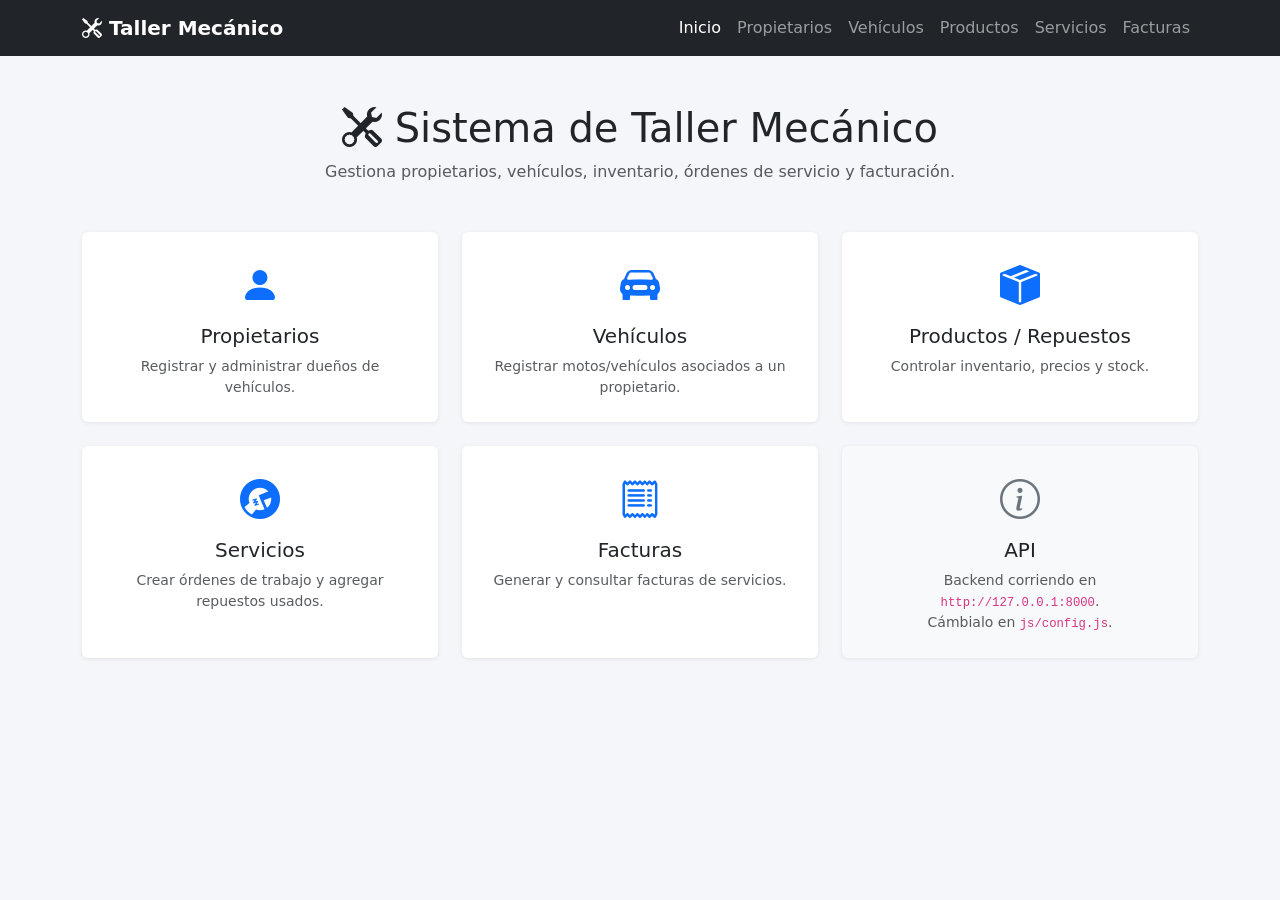
==== frontend/index.html @ 8ddf0c0a "frontend sin finalizar" ====
<!DOCTYPE html>
<html lang="es">
<head>
  <meta charset="UTF-8" />
  <meta name="viewport" content="width=device-width, initial-scale=1.0" />
  <title>Taller Mecánico - Inicio</title>

  <!-- Bootstrap CSS (CDN) -->
  <link
    href="https://cdn.jsdelivr.net/npm/bootstrap@5.3.3/dist/css/bootstrap.min.css"
    rel="stylesheet"
  />
  <!-- Bootstrap Icons (CDN) -->
  <link
    rel="stylesheet"
    href="https://cdn.jsdelivr.net/npm/bootstrap-icons@1.11.3/font/bootstrap-icons.css"
  />
  <link rel="stylesheet" href="css/style.css" />
</head>
<body>

  <!-- ===================== NAVBAR ===================== -->
  <nav class="navbar navbar-expand-lg navbar-dark bg-dark">
    <div class="container">
      <a class="navbar-brand" href="index.html"><i class="bi bi-tools"></i> Taller Mecánico</a>
      <button class="navbar-toggler" type="button" data-bs-toggle="collapse" data-bs-target="#nav">
        <span class="navbar-toggler-icon"></span>
      </button>
      <div class="collapse navbar-collapse" id="nav">
        <ul class="navbar-nav ms-auto">
          <li class="nav-item"><a class="nav-link active" href="index.html">Inicio</a></li>
          <li class="nav-item"><a class="nav-link" href="propietarios.html">Propietarios</a></li>
          <li class="nav-item"><a class="nav-link" href="vehiculos.html">Vehículos</a></li>
          <li class="nav-item"><a class="nav-link" href="productos.html">Productos</a></li>
          <li class="nav-item"><a class="nav-link" href="servicios.html">Servicios</a></li>
          <li class="nav-item"><a class="nav-link" href="facturas.html">Facturas</a></li>
        </ul>
      </div>
    </div>
  </nav>

  <div id="alertas"></div>

  <!-- ===================== CONTENIDO ===================== -->
  <div class="container py-5">
    <div class="text-center mb-5">
      <h1><i class="bi bi-tools"></i> Sistema de Taller Mecánico</h1>
      <p class="text-muted">Gestiona propietarios, vehículos, inventario, órdenes de servicio y facturación.</p>
    </div>

    <div class="row g-4">

      <div class="col-md-4">
        <a href="propietarios.html" class="text-decoration-none text-dark">
          <div class="card p-4 text-center h-100">
            <i class="bi bi-person-fill fs-1 text-primary mb-2"></i>
            <h5>Propietarios</h5>
            <p class="text-muted small mb-0">Registrar y administrar dueños de vehículos.</p>
          </div>
        </a>
      </div>

      <div class="col-md-4">
        <a href="vehiculos.html" class="text-decoration-none text-dark">
          <div class="card p-4 text-center h-100">
            <i class="bi bi-car-front-fill fs-1 text-primary mb-2"></i>
            <h5>Vehículos</h5>
            <p class="text-muted small mb-0">Registrar motos/vehículos asociados a un propietario.</p>
          </div>
        </a>
      </div>

      <div class="col-md-4">
        <a href="productos.html" class="text-decoration-none text-dark">
          <div class="card p-4 text-center h-100">
            <i class="bi bi-box-seam-fill fs-1 text-primary mb-2"></i>
            <h5>Productos / Repuestos</h5>
            <p class="text-muted small mb-0">Controlar inventario, precios y stock.</p>
          </div>
        </a>
      </div>

      <div class="col-md-4">
        <a href="servicios.html" class="text-decoration-none text-dark">
          <div class="card p-4 text-center h-100">
            <i class="bi bi-wrench-adjustable-circle-fill fs-1 text-primary mb-2"></i>
            <h5>Servicios</h5>
            <p class="text-muted small mb-0">Crear órdenes de trabajo y agregar repuestos usados.</p>
          </div>
        </a>
      </div>

      <div class="col-md-4">
        <a href="facturas.html" class="text-decoration-none text-dark">
          <div class="card p-4 text-center h-100">
            <i class="bi bi-receipt fs-1 text-primary mb-2"></i>
            <h5>Facturas</h5>
            <p class="text-muted small mb-0">Generar y consultar facturas de servicios.</p>
          </div>
        </a>
      </div>

      <div class="col-md-4">
        <div class="card p-4 text-center h-100 bg-light">
          <i class="bi bi-info-circle fs-1 text-secondary mb-2"></i>
          <h5>API</h5>
          <p class="text-muted small mb-0">
            Backend corriendo en <code id="api-url-preview"></code>.<br />
            Cámbialo en <code>js/config.js</code>.
          </p>
        </div>
      </div>

    </div>
  </div>

  <!-- Bootstrap JS (para navbar responsive, modales, alertas) -->
  <script src="https://cdn.jsdelivr.net/npm/bootstrap@5.3.3/dist/js/bootstrap.bundle.min.js"></script>
  <script src="js/config.js"></script>
  <script>
    document.getElementById("api-url-preview").textContent = API_URL;
  </script>
</body>
</html>
---- frontend/css/style.css ----
/* ============================================================
   ESTILOS PROPIOS
   Bootstrap ya hace casi todo el trabajo. Aquí solo agregamos
   pequeños ajustes para que se vea más limpio.
   ============================================================ */

body {
  background-color: #f4f6f9;
}

.navbar-brand {
  font-weight: 600;
}

.card {
  border: none;
  box-shadow: 0 1px 4px rgba(0, 0, 0, 0.08);
}

.table-responsive {
  background: white;
  border-radius: 0.5rem;
}

/* Cursor tipo botón para filas o iconos clickeables */
.clickable {
  cursor: pointer;
}

/* Contenedor fijo arriba para las alertas (mensajes de éxito/error) */
#alertas {
  position: fixed;
  top: 70px;
  right: 20px;
  z-index: 2000;
  min-width: 300px;
}
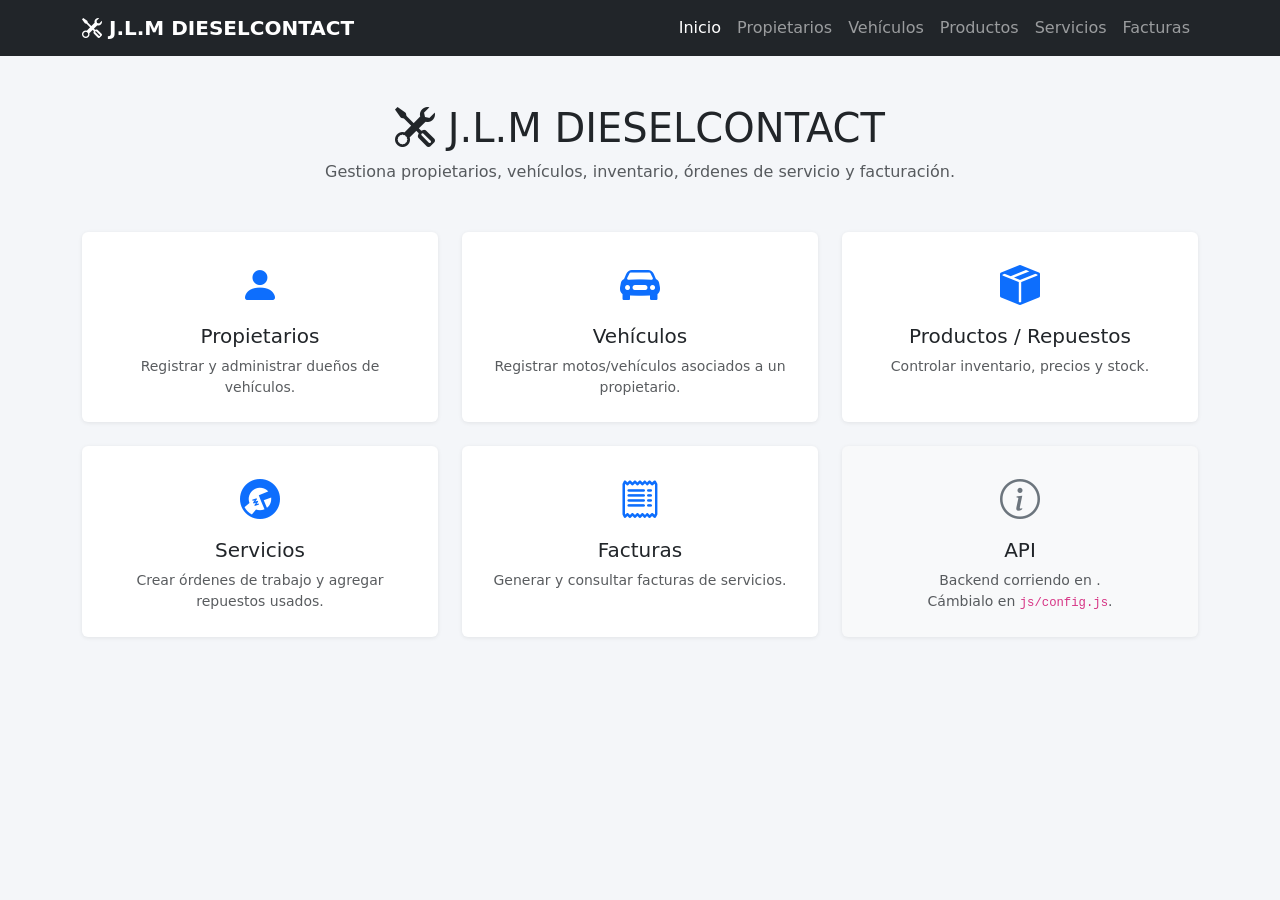
==== commit e2c6d0f9: "arreglo" ====
--- a/frontend/index.html
+++ b/frontend/index.html
@@ -3,7 +3,7 @@
 <head>
   <meta charset="UTF-8" />
   <meta name="viewport" content="width=device-width, initial-scale=1.0" />
-  <title>Taller Mecánico - Inicio</title>
+  <title>J.L.M DIESELCONTACT - Inicio</title>
 
   <!-- Bootstrap CSS (CDN) -->
   <link
@@ -22,7 +22,7 @@
   <!-- ===================== NAVBAR ===================== -->
   <nav class="navbar navbar-expand-lg navbar-dark bg-dark">
     <div class="container">
-      <a class="navbar-brand" href="index.html"><i class="bi bi-tools"></i> Taller Mecánico</a>
+      <a class="navbar-brand" href="index.html"><i class="bi bi-tools"></i> J.L.M DIESELCONTACT</a>
       <button class="navbar-toggler" type="button" data-bs-toggle="collapse" data-bs-target="#nav">
         <span class="navbar-toggler-icon"></span>
       </button>
@@ -44,7 +44,7 @@
   <!-- ===================== CONTENIDO ===================== -->
   <div class="container py-5">
     <div class="text-center mb-5">
-      <h1><i class="bi bi-tools"></i> Sistema de Taller Mecánico</h1>
+      <h1><i class="bi bi-tools"></i> J.L.M DIESELCONTACT</h1>
       <p class="text-muted">Gestiona propietarios, vehículos, inventario, órdenes de servicio y facturación.</p>
     </div>
 
--- a/frontend/css/style.css
+++ b/frontend/css/style.css
@@ -34,4 +34,39 @@
   right: 20px;
   z-index: 2000;
   min-width: 300px;
+}
+
+/* ============================================================
+   IMPRESIÓN DE FACTURA
+   Cuando el usuario imprime (o guarda como PDF) desde el modal de
+   factura, ocultamos TODO menos el contenido de #factura-imprimible.
+   ============================================================ */
+@media print {
+  body * {
+    visibility: hidden;
+  }
+
+  #factura-imprimible,
+  #factura-imprimible * {
+    visibility: visible;
+  }
+
+  #factura-imprimible {
+    position: absolute;
+    top: 0;
+    left: 0;
+    width: 100%;
+    padding: 20px;
+  }
+
+  /* Bootstrap pone los modales con display:none al imprimir; forzamos
+     a que se muestre solo el que tiene la factura */
+  .modal {
+    position: absolute !important;
+    display: block !important;
+  }
+
+  .no-print {
+    display: none !important;
+  }
 }
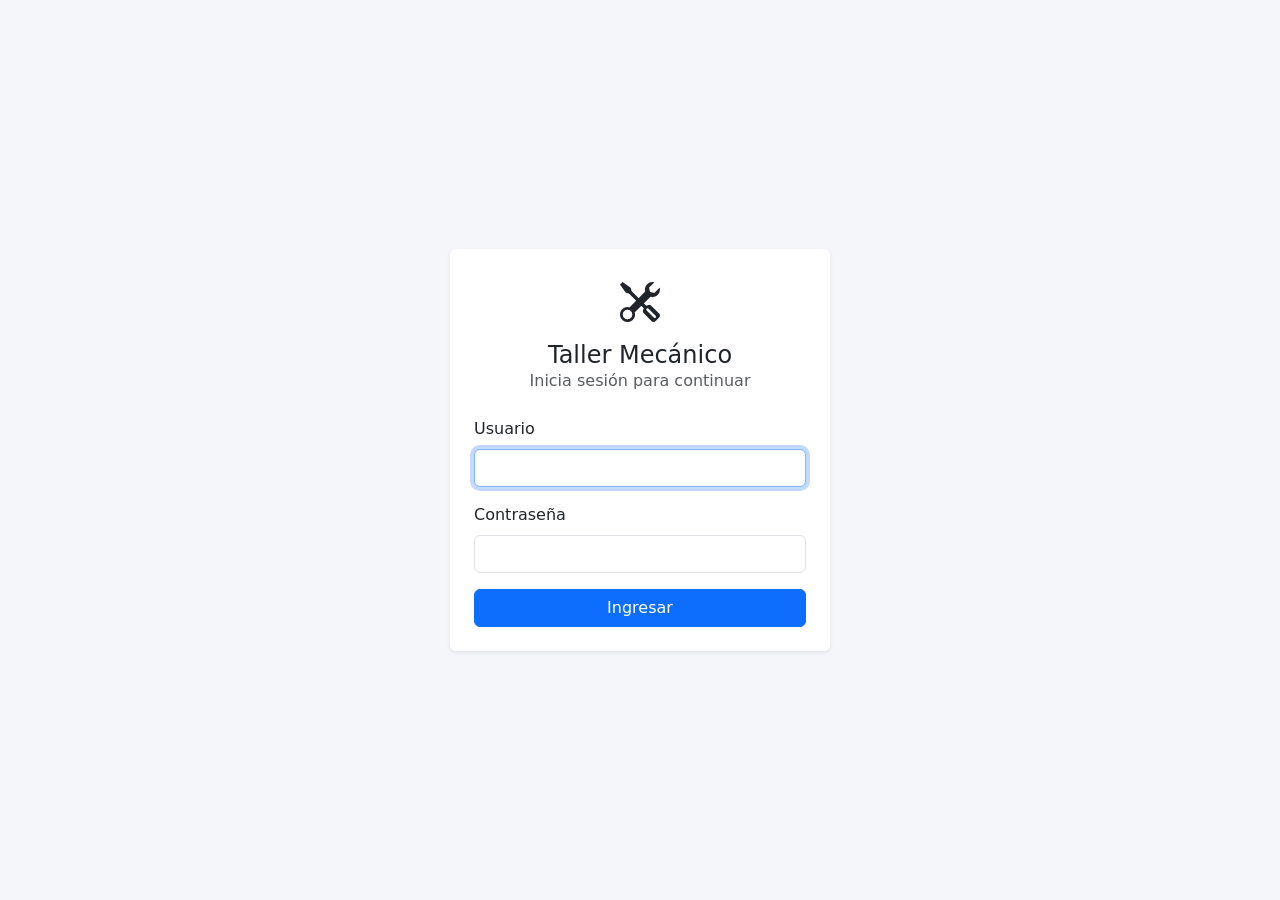
==== commit e1b2e655: "jwt puesto listo para ejecutar" ====
--- a/frontend/index.html
+++ b/frontend/index.html
@@ -34,6 +34,9 @@
           <li class="nav-item"><a class="nav-link" href="productos.html">Productos</a></li>
           <li class="nav-item"><a class="nav-link" href="servicios.html">Servicios</a></li>
           <li class="nav-item"><a class="nav-link" href="facturas.html">Facturas</a></li>
+          <li class="nav-item">
+            <a class="nav-link" href="#" onclick="cerrarSesion()"><i class="bi bi-box-arrow-right"></i> Salir</a>
+          </li>
         </ul>
       </div>
     </div>
@@ -116,6 +119,9 @@
 
   <!-- Bootstrap JS (para navbar responsive, modales, alertas) -->
   <script src="https://cdn.jsdelivr.net/npm/bootstrap@5.3.3/dist/js/bootstrap.bundle.min.js"></script>
+  <script src="js/session.js"></script>
+
+
   <script src="js/config.js"></script>
   <script>
     document.getElementById("api-url-preview").textContent = API_URL;
--- a/frontend/css/style.css
+++ b/frontend/css/style.css
@@ -36,6 +36,21 @@
   min-width: 300px;
 }
 
+/* Encabezado de la factura: logo a la izquierda, título centrado */
+.factura-encabezado {
+  display: flex;
+  align-items: center;
+  gap: 12px;
+}
+
+/* Logo de la empresa: pequeño, en la esquina, nunca ocupa toda la fila */
+.factura-logo {
+  height: 55px;
+  width: 55px;
+  object-fit: contain;
+  flex-shrink: 0;
+}
+
 /* ============================================================
    IMPRESIÓN DE FACTURA
    Cuando el usuario imprime (o guarda como PDF) desde el modal de
@@ -66,6 +81,23 @@
     display: block !important;
   }
 
+  /* El modal de Bootstrap trae márgenes/transform propios que empujan
+     la factura hacia abajo aunque esté "invisible". Los reseteamos para
+     que #factura-imprimible (position:absolute; top:0) quede pegado
+     de verdad a la esquina superior de la hoja. */
+  .modal-dialog,
+  .modal-content,
+  .modal-body {
+    position: static !important;
+    margin: 0 !important;
+    padding: 0 !important;
+    max-width: 100% !important;
+    width: 100% !important;
+    transform: none !important;
+    box-shadow: none !important;
+    border: none !important;
+  }
+
   .no-print {
     display: none !important;
   }
